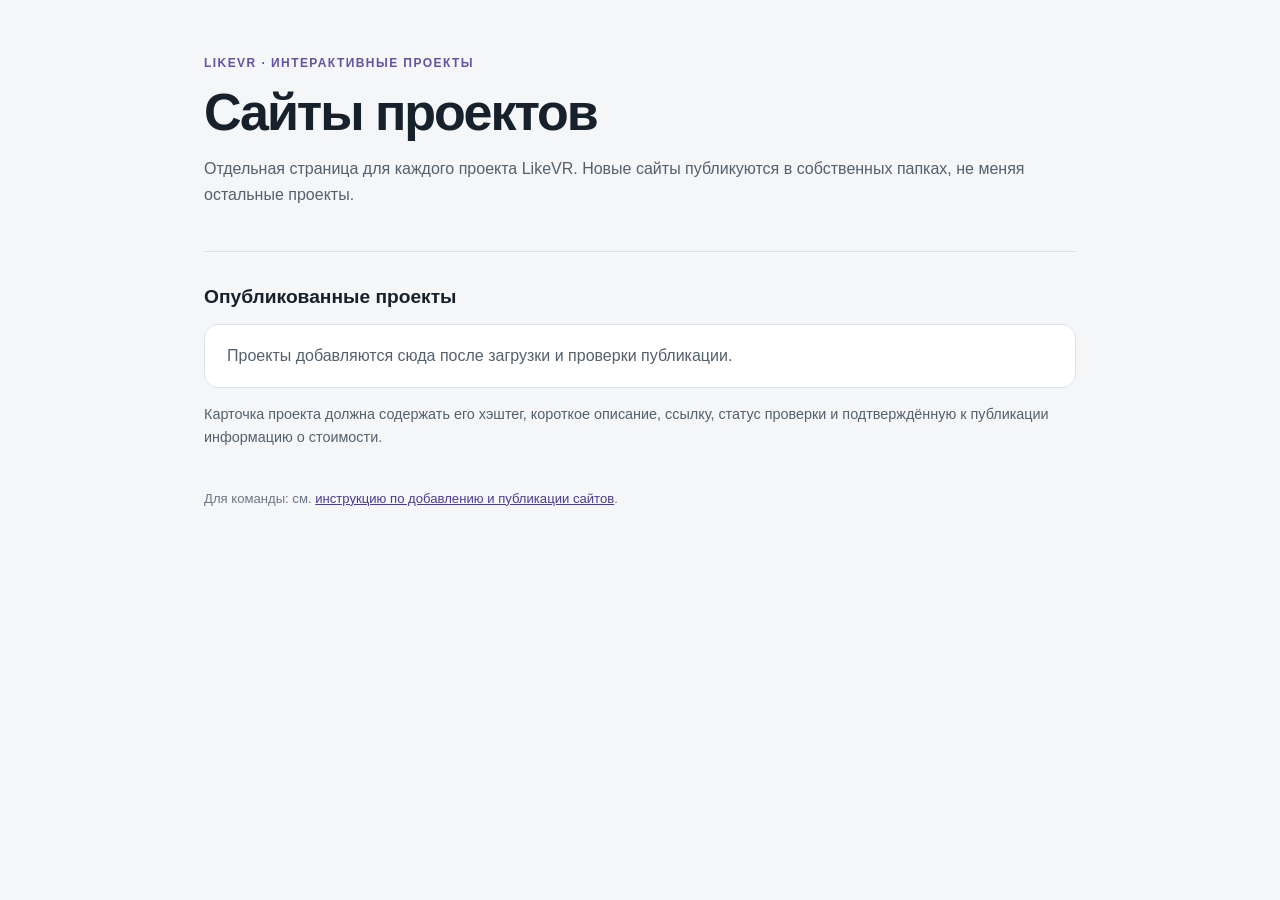
==== index.html @ 1ad4f099 "Add LikeVR project catalog" ====
<!doctype html>
<html lang="ru">
<head>
  <meta charset="utf-8">
  <meta name="viewport" content="width=device-width, initial-scale=1">
  <meta name="description" content="Каталог опубликованных сайтов LikeVR по проектам">
  <title>LikeVR — сайты проектов</title>
  <style>
    :root{font-family:Inter,-apple-system,BlinkMacSystemFont,"Segoe UI",sans-serif;color:#17212b;background:#f4f6f8;font-synthesis:none}*{box-sizing:border-box}body{margin:0}.wrap{max-width:920px;margin:0 auto;padding:56px 24px 80px}header{padding-bottom:28px;border-bottom:1px solid #dbe1e6}p{line-height:1.6;color:#53616d}h1{font-size:clamp(2rem,5vw,3.25rem);line-height:1.08;margin:0 0 12px;letter-spacing:-.04em}.eyebrow{text-transform:uppercase;letter-spacing:.12em;font-size:.75rem;font-weight:700;color:#6552a4;margin-bottom:14px}.section{margin-top:34px}.section h2{font-size:1.2rem}.empty{background:white;border:1px solid #dbe1e6;border-radius:14px;padding:22px;color:#53616d}.note{font-size:.9rem}footer{margin-top:42px;font-size:.82rem;color:#6b7782}a{color:#4b3b91}
  </style>
</head>
<body>
  <main class="wrap">
    <header>
      <div class="eyebrow">LikeVR · интерактивные проекты</div>
      <h1>Сайты проектов</h1>
      <p>Отдельная страница для каждого проекта LikeVR. Новые сайты публикуются в собственных папках, не меняя остальные проекты.</p>
    </header>
    <section class="section" aria-labelledby="projects-title">
      <h2 id="projects-title">Опубликованные проекты</h2>
      <div class="empty">Проекты добавляются сюда после загрузки и проверки публикации.</div>
      <p class="note">Карточка проекта должна содержать его хэштег, короткое описание, ссылку, статус проверки и подтверждённую к публикации информацию о стоимости.</p>
    </section>
    <footer>Для команды: см. <a href="README.md">инструкцию по добавлению и публикации сайтов</a>.</footer>
  </main>
</body>
</html>
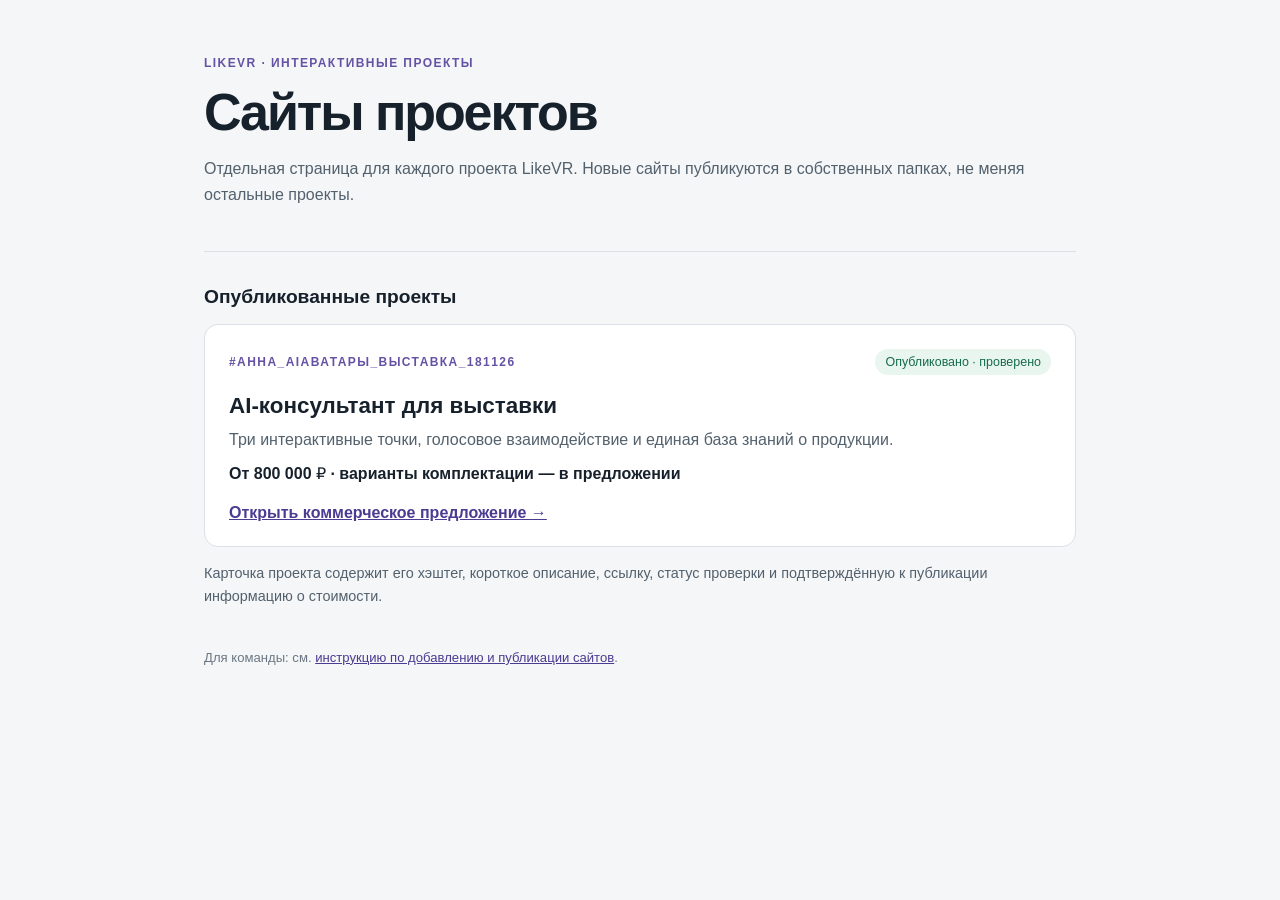
==== commit f433a588: "Add Anna expo proposal to project catalog Added project article with details for AI consultant exhib" ====
--- a/index.html
+++ b/index.html
@@ -6,7 +6,7 @@
   <meta name="description" content="Каталог опубликованных сайтов LikeVR по проектам">
   <title>LikeVR — сайты проектов</title>
   <style>
-    :root{font-family:Inter,-apple-system,BlinkMacSystemFont,"Segoe UI",sans-serif;color:#17212b;background:#f4f6f8;font-synthesis:none}*{box-sizing:border-box}body{margin:0}.wrap{max-width:920px;margin:0 auto;padding:56px 24px 80px}header{padding-bottom:28px;border-bottom:1px solid #dbe1e6}p{line-height:1.6;color:#53616d}h1{font-size:clamp(2rem,5vw,3.25rem);line-height:1.08;margin:0 0 12px;letter-spacing:-.04em}.eyebrow{text-transform:uppercase;letter-spacing:.12em;font-size:.75rem;font-weight:700;color:#6552a4;margin-bottom:14px}.section{margin-top:34px}.section h2{font-size:1.2rem}.empty{background:white;border:1px solid #dbe1e6;border-radius:14px;padding:22px;color:#53616d}.note{font-size:.9rem}footer{margin-top:42px;font-size:.82rem;color:#6b7782}a{color:#4b3b91}
+    :root{font-family:Inter,-apple-system,BlinkMacSystemFont,"Segoe UI",sans-serif;color:#17212b;background:#f4f6f8;font-synthesis:none}*{box-sizing:border-box}body{margin:0}.wrap{max-width:920px;margin:0 auto;padding:56px 24px 80px}header{padding-bottom:28px;border-bottom:1px solid #dbe1e6}p{line-height:1.6;color:#53616d}h1{font-size:clamp(2rem,5vw,3.25rem);line-height:1.08;margin:0 0 12px;letter-spacing:-.04em}.eyebrow{text-transform:uppercase;letter-spacing:.12em;font-size:.75rem;font-weight:700;color:#6552a4;margin-bottom:14px}.section{margin-top:34px}.section h2{font-size:1.2rem}.project{background:white;border:1px solid #dbe1e6;border-radius:14px;padding:24px}.project-head{display:flex;align-items:center;justify-content:space-between;gap:12px}.project-head .eyebrow{margin:0}.status{font-size:.78rem;color:#176b49;background:#e8f6ef;border-radius:99px;padding:6px 10px}.project h3{font-size:1.4rem;margin:18px 0 6px}.project p{margin:8px 0}.price{font-weight:700;color:#17212b}.project a{display:inline-block;margin-top:10px;font-weight:700}.note{font-size:.9rem}footer{margin-top:42px;font-size:.82rem;color:#6b7782}a{color:#4b3b91}@media(max-width:600px){.wrap{padding:34px 16px 56px}.project-head{align-items:flex-start;flex-direction:column}}
   </style>
 </head>
 <body>
@@ -18,8 +18,14 @@
     </header>
     <section class="section" aria-labelledby="projects-title">
       <h2 id="projects-title">Опубликованные проекты</h2>
-      <div class="empty">Проекты добавляются сюда после загрузки и проверки публикации.</div>
-      <p class="note">Карточка проекта должна содержать его хэштег, короткое описание, ссылку, статус проверки и подтверждённую к публикации информацию о стоимости.</p>
+      <article class="project">
+        <div class="project-head"><div class="eyebrow">#Анна_AIАватары_Выставка_181126</div><span class="status">Опубликовано · проверено</span></div>
+        <h3>AI-консультант для выставки</h3>
+        <p>Три интерактивные точки, голосовое взаимодействие и единая база знаний о продукции.</p>
+        <p class="price">От 800 000 ₽ · варианты комплектации — в предложении</p>
+        <a href="./anna-ai-avatars-vystavka-181126/">Открыть коммерческое предложение →</a>
+      </article>
+      <p class="note">Карточка проекта содержит его хэштег, короткое описание, ссылку, статус проверки и подтверждённую к публикации информацию о стоимости.</p>
     </section>
     <footer>Для команды: см. <a href="README.md">инструкцию по добавлению и публикации сайтов</a>.</footer>
   </main>
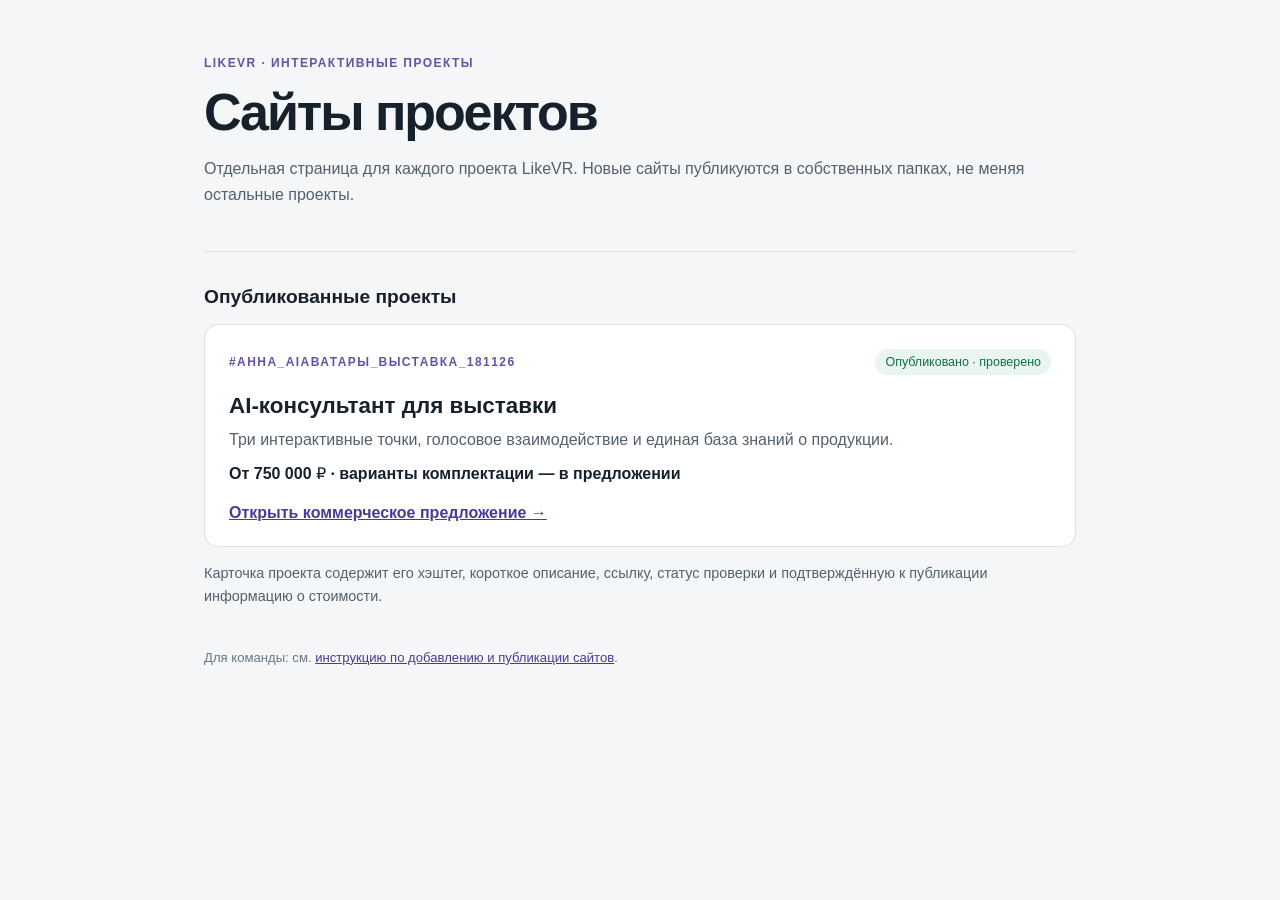
==== commit acee2748: "Publish latest Anna exhibition proposal at expo3" ====
--- a/index.html
+++ b/index.html
@@ -22,8 +22,8 @@
         <div class="project-head"><div class="eyebrow">#Анна_AIАватары_Выставка_181126</div><span class="status">Опубликовано · проверено</span></div>
         <h3>AI-консультант для выставки</h3>
         <p>Три интерактивные точки, голосовое взаимодействие и единая база знаний о продукции.</p>
-        <p class="price">От 800 000 ₽ · варианты комплектации — в предложении</p>
-        <a href="./anna-ai-avatars-vystavka-181126/">Открыть коммерческое предложение →</a>
+        <p class="price">От 750 000 ₽ · варианты комплектации — в предложении</p>
+        <a href="./expo3/">Открыть коммерческое предложение →</a>
       </article>
       <p class="note">Карточка проекта содержит его хэштег, короткое описание, ссылку, статус проверки и подтверждённую к публикации информацию о стоимости.</p>
     </section>
